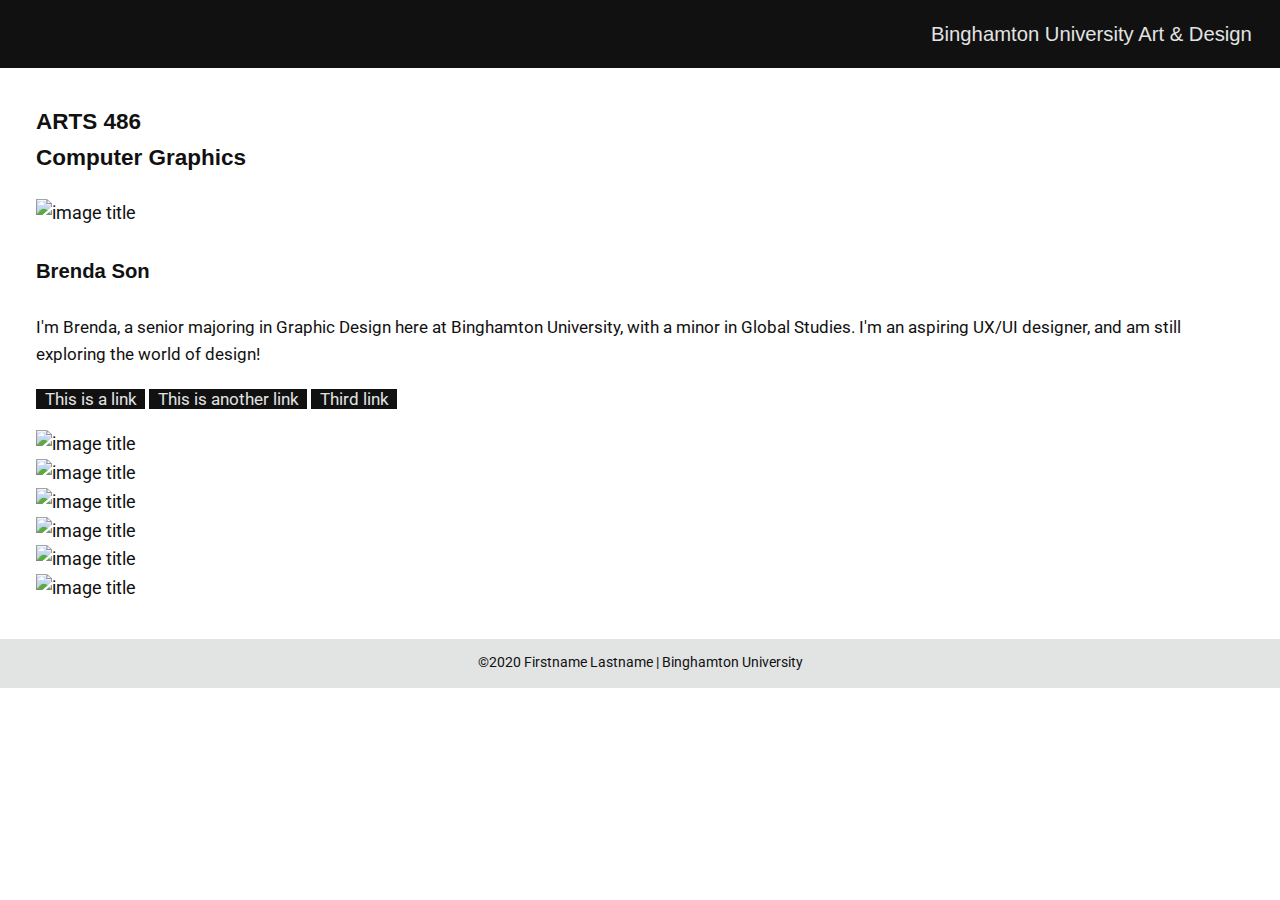
==== index.html @ 90a1257f "Update User Flow 2" ====
<!doctype html>
<html lang="en">
	<head>
		<meta charset="utf-8">
    <meta name="viewport" content="width=device-width, initial-scale=1.0">
		<title>ARTS 486 Journal | Brenda Son</title>
		<link rel="stylesheet" href="css/normalize.css">
		<link rel="stylesheet" href="css/grid-utils.css">
		<link rel="stylesheet" href="css/style.css">
		<link href="https://fonts.googleapis.com/css?family=Roboto|Roboto+Mono:300,700,700i&display=fallback" rel="stylesheet">
		<script src="https://cdnjs.cloudflare.com/ajax/libs/jquery/3.4.1/jquery.min.js" integrity="sha256-CSXorXvZcTkaix6Yvo6HppcZGetbYMGWSFlBw8HfCJo=" crossorigin="anonymous"></script>
		<script src="js/main.js"></script>
	</head>

	<body>

		<div id="masthead">
			<h4><a href="http://binghamton-design.com/">Binghamton University Art & Design</a></h4>
		</div>

		<div class="wrapper">

			<div class="grid thumbs">

				<div class="width-12-12-m width-4-12 height-8" id="aside">
					<div class="aside-holder">
						<div class="thumb-box">
							<h3>ARTS 486<br />
							Computer Graphics</h3>
							<div class="half">
								<img class="r-image" src="https://via.placeholder.com/700" title="image title" />
							</div>
							<div class="half">
								<h4>Brenda Son</h4>
								<p>I'm Brenda, a senior majoring in Graphic Design here at Binghamton University, with a minor in Global Studies. I'm an aspiring UX/UI designer, and am still exploring the world of design!</p>
								<p>
									<a href="http://binghamton.edu" target="_blank">This is a link</a> <a href="http://binghamton.edu" target="_blank">This is another link</a> <a href="http://binghamton.edu" target="_blank">Third link</a>
								</p>
							</div>
						</div>
					</div>
				</div>

				<div class="overlay-holder hidden">
					<div class="overlay">
						<div class="close-holder"><div title="close" id="close"><svg id="close-icon" data-name="close-icon" xmlns="http://www.w3.org/2000/svg" viewBox="0 0 23.21 23.21"><title>close</title><line x1="1" y1="1" x2="22.21" y2="22.21" stroke-linecap="round" stroke-miterlimit="10" stroke-width="2"/><line x1="1" y1="22.21" x2="22.21" y2="1" stroke-linecap="round" stroke-miterlimit="10" stroke-width="2"/></svg></div></div>
						<div class="body">
						</div>
					</div>
				</div>

				<div class="width-6-12-m width-4-12 thumb">
					<img class="r-image" src="https://via.placeholder.com/600" title="image title" />
					<div class="body">
						<h1>Project 1:  Memex</h1>
						<p><img class="r-image" src="https://via.placeholder.com/1600x900"></p>
						<p>To create a new thing, I did this.
						</p>
						<p><a href="images/spec.pdf"> Functional Specification</a>
						<p><img class="r-image" src="images/User Flows-01.png"></p>
						<p><img class="r-image" src="images/User Flows-02.png"></p>
					</div>
				</div>
				<div class="width-6-12-m width-4-12 thumb">
					<img class="r-image" src="https://via.placeholder.com/600" title="image title" />
					<div class="body">
						<h1>Project 1:  Ipsum Lorem</h1>
						<p><img class="r-image" src="https://via.placeholder.com/1600x900"></p>
						<p>Add a short description here. Lorem ipsum dolor sit amet, consectetur adipiscing elit. Praesent ex magna, blandit nec viverra faucibus, placerat convallis ipsum. Cras semper ipsum eget ullamcorper ultricies. Curabitur sit amet justo eu sapien molestie bibendum id in enim. Integer semper risus eget nibh eleifend, at vulputate risus laoreet. 
						</p>

					</div>
				</div>
				<div class="width-6-12-m width-4-12 thumb">
					<img class="r-image" src="https://via.placeholder.com/600" title="image title" />
					<div class="body">
						<h1>Project 1:  Ipsum Lorem</h1>
						<p><img class="r-image" src="https://via.placeholder.com/1600x900"></p>
						<p>Add a short description here. Lorem ipsum dolor sit amet, consectetur adipiscing elit. Praesent ex magna, blandit nec viverra faucibus, placerat convallis ipsum. Cras semper ipsum eget ullamcorper ultricies. Curabitur sit amet justo eu sapien molestie bibendum id in enim. Integer semper risus eget nibh eleifend, at vulputate risus laoreet. 
						</p>
					</div>
				</div>
				<div class="width-6-12-m width-4-12 thumb">
					<img class="r-image" src="https://via.placeholder.com/600" title="image title" />
					<div class="body">
						<h1>Project 1:  Ipsum Lorem</h1>
						<p><img class="r-image" src="https://via.placeholder.com/1600x900"></p>
						<p>Add a short description here. Lorem ipsum dolor sit amet, consectetur adipiscing elit. Praesent ex magna, blandit nec viverra faucibus, placerat convallis ipsum. Cras semper ipsum eget ullamcorper ultricies. Curabitur sit amet justo eu sapien molestie bibendum id in enim. Integer semper risus eget nibh eleifend, at vulputate risus laoreet. 
						</p>
					</div>
				</div>
				<div class="width-6-12-m width-4-12 thumb">
					<img class="r-image" src="https://via.placeholder.com/600" title="image title" />
					<div class="body">
						<h1>Project 1:  Ipsum Lorem</h1>
						<p><img class="r-image" src="https://via.placeholder.com/1600x900"></p>
						<p>Add a short description here. Lorem ipsum dolor sit amet, consectetur adipiscing elit. Praesent ex magna, blandit nec viverra faucibus, placerat convallis ipsum. Cras semper ipsum eget ullamcorper ultricies. Curabitur sit amet justo eu sapien molestie bibendum id in enim. Integer semper risus eget nibh eleifend, at vulputate risus laoreet. 
						</p>
					</div>
				</div>
				<div class="width-6-12-m width-4-12 thumb">
					<img class="r-image" src="https://via.placeholder.com/600" title="image title" />
					<div class="body">
						<h1>Project 1:  Ipsum Lorem</h1>
						<p><img class="r-image" src="https://via.placeholder.com/1600x900"></p>
						<p>Add a short description here. Lorem ipsum dolor sit amet, consectetur adipiscing elit. Praesent ex magna, blandit nec viverra faucibus, placerat convallis ipsum. Cras semper ipsum eget ullamcorper ultricies. Curabitur sit amet justo eu sapien molestie bibendum id in enim. Integer semper risus eget nibh eleifend, at vulputate risus laoreet. 
						</p>
					</div>
				</div>
			</div>
		</div>

		<div id="footer">
			<p>©2020 Firstname Lastname | Binghamton University</p>
		</div>

	</body>
</html>
---- css/style.css ----
/* vars */
:root {
  --background-color: #ffffff;
  --link-color: #E2E3E3;
  --alt-link-color: #111;
  --body-color: #111111;
  --light-grey: #A9AAAA;
  --lighter-grey: #C6C7C6;
  --lightest-grey: #E2E3E3;
}

html {
    margin: 0;
}

body {
    background-color: var(--background-color);
    text-align: left;
    margin: 0;
    color: var(--body-color);
    font-family: 'Roboto', sans-serif;
    font-size: 12px;
    line-height: 1.6;
    min-width: 320px;
    height: 100%;
    position: relative;
}

.wrapper {
    position: relative;
    max-width: 100%;
    margin: 0 1em;
}

.grid div {
  /*background-color:rgba(0,0,0,0.1);*/
}

.box {
    
}

.thumb-box h3, .box h3 {
  margin-top: 0;
}

#masthead {
    background-color: var(--body-color);
    padding: 1em;
    text-align: right;
}

.aside-holder .box p:last-child {
    padding-bottom: 1.6em;
    border-bottom: .75em solid var(--body-color);
}

#footer {
    width: 100%;
    overflow: hidden;
    text-align: center;
    font-size: .75em;
    background-color: var(--lightest-grey);
}


h1, h2, h3, h4, h5, h6 {
  font-weight: bold;
  font-family: 'Montserrat', sans-serif;
}
h1 {
  font-size: 2.21em;
}
h2 {
  font-size: 1.5em;
}
h3 {
  font-size: 1.25em;
}
h4 {
  font-size: 1.125em;
}

#masthead h4 {
    margin: 0;
    font-weight: 300;
}

#masthead h4 a {
    color: var(--link-color);
    background-color: var(--body-color);
}

#masthead h4 a:hover {
    color: var(--link-color) !important;
}

#aside h2 {
    margin-top: 0
}

#aside p {
    font-size: .95em;
}

a {
  white-space: nowrap;
  transition: color, background-color 0.333s ease-in-out;
  padding: 0 .5em;
  color: var(--link-color);
  background-color: var(--alt-link-color);
  text-decoration: none;
}

a:hover {
    color: var(--alt-link-color) !important;
    background-color: var(--link-color);
}

a:visited {
  color: var(--link-color);
}

.r-image {
    display: block;
    width: 100%;
    height: auto;
}

.post {
  padding: 0em 0em 2em 0em;
}

.post:first-child {
  padding-top: .3em;
}

.post:first-child h1 {
  margin-top: 0;
}

.post h1, .overlay h1 {
  font-style: italic;
}

.overlay h1 {
  margin-top: 0;
}

.post p {
  clear: both;
}

.post p.date {
  margin-top: 0;
  color: #bbbbbb;
  font-size: 12px;
  text-transform: uppercase;
  text-align: right;
}

/*for thumbnail type layout */

.thumbs {
  grid-gap: 2em;
  padding: 2em 1em;
}

.posts {
  grid-gap: 2em;
  padding: 2em 1em;
}

.thumb {
  cursor: pointer;
}

.thumb .body {
  display: none;
}

.overlay-holder {
  position: relative;
  transition: opacity .5s ease-in-out, visibility .5s ease-in-out ;
}

.overlay-odd:before {
  background-color: var(--body-color);
  content: "";
  position: absolute;
  width: 1em;
  height: 1em;
  top: -.5em;
  right: 1em;
  transform: rotate(45deg);
}

.overlay-even:before {
  background-color: var(--body-color);
  content: "";
  position: absolute;
  width: 1em;
  height: 1em;
  top: -.5em;
  left: 1em;
  transform: rotate(45deg);
}

.overlay-holder.hidden {
  display: none;
  opacity: 0;
  visibility: hidden;
}

.overlay-holder.active {
  display: block;
  opacity: 1;
  visibility: visible;
}

.overlay {
  padding: 2em;
  background-color: var(--body-color);
  color: var(--background-color);
}

@media (min-width: 700px) {
  .overlay-holder {
      grid-column: 5 / span 8;
    }
}

@media (max-width: 699px) {
  .overlay-holder {
      grid-column: span 12;
    }
}

.overlay .close-holder {
  width: 100%;
  overflow: hidden;
}

.overlay #close {
  display: inline-block;
  text-align: center;
  width: 1.6em; 
  height: 1.6em;
  float: right;
  cursor: pointer;
}

.overlay #close svg {
  stroke: var(--background-color);
}

/*
.overlay #close {
  font-family: 'Roboto Mono', monospace;
  background: var(--body-color);
  border-radius: 1em;
  -moz-border-radius: 1em;
  -webkit-border-radius: 1em;
  border: 2px solid var(--background-color);
  color: var(--background-color);
  display: inline-block;
  font-weight: 300;
  font-size: 1.6em;
  line-height: 1.6em;
  text-align: center;
  width: 1.6em; 
  float: right;
  cursor: pointer;
}
*/

/* for variable type sizing */
@media screen and (min-width: 320px) {
  body {
    font-size: calc(12px + 6 * ((100vw - 320px) / 960));
  }
}

@media screen and (min-width: 1280px) {
  body {
    font-size: 18px;
  }

}

@media (max-width: 699px) {

  .aside-holder .box .half {
    width: calc(50% - 1em);
    float: left;
  }

  .aside-holder .thumb-box .half {
    width: calc(50% - 1em);
    float: left;
  }

  .aside-holder .box {
    overflow: hidden;
    padding-bottom: 2em;
    border-bottom: .75em solid var(--body-color);
  }

  .aside-holder .thumb-box {
    overflow: hidden;
    padding-bottom: 2em;
    border-bottom: .75em solid var(--body-color);
  }

  .aside-holder .box .half:last-child {
    margin-left: 2em;
  }

  .aside-holder .thumb-box .half:last-child {
    margin-left: 2em;
  }

  .aside-holder .box p:last-child, .aside-holder .thumb-box p:last-child {
    padding-bottom: 0;
    border-bottom: none;
  }

}
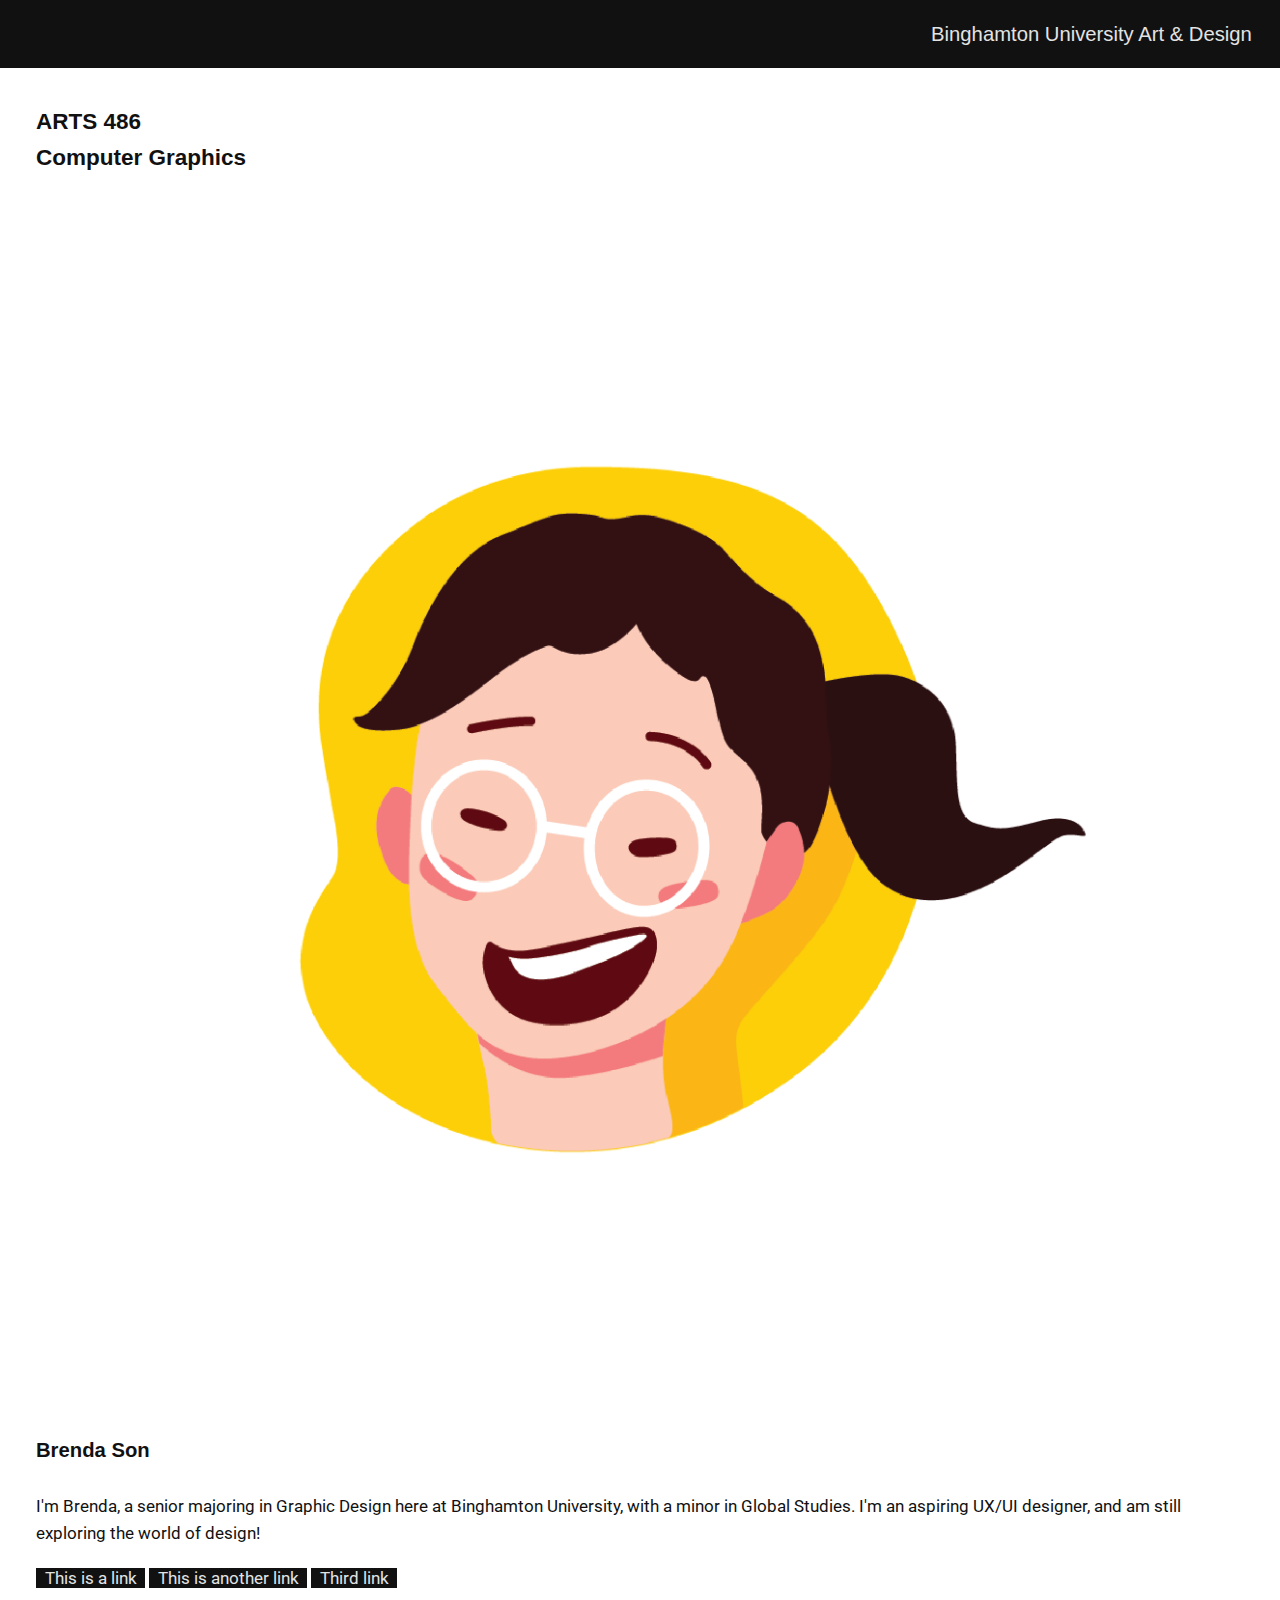
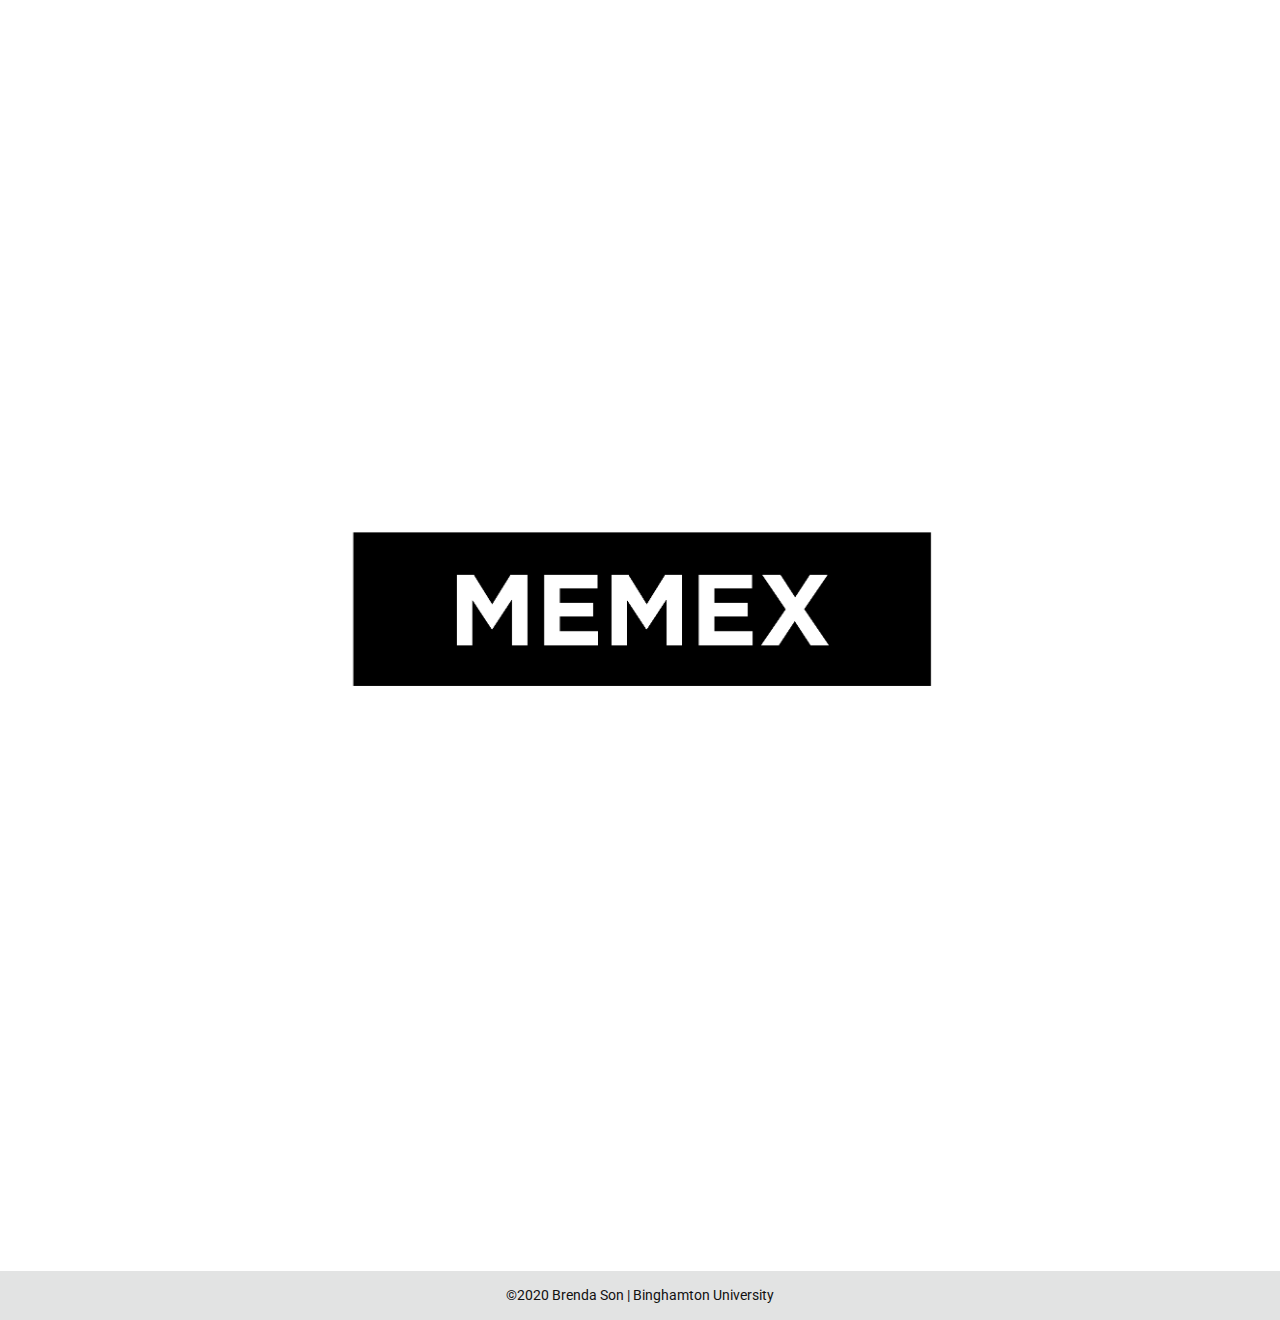
==== commit ef77d825: "Images" ====
--- a/index.html
+++ b/index.html
@@ -28,7 +28,7 @@
 							<h3>ARTS 486<br />
 							Computer Graphics</h3>
 							<div class="half">
-								<img class="r-image" src="https://via.placeholder.com/700" title="image title" />
+								<img class="r-image" src="images/Profile.png" title="image title" />
 							</div>
 							<div class="half">
 								<h4>Brenda Son</h4>
@@ -50,17 +50,23 @@
 				</div>
 
 				<div class="width-6-12-m width-4-12 thumb">
-					<img class="r-image" src="https://via.placeholder.com/600" title="image title" />
+					<img class="r-image" src="images/Memex.png" title="Memex" />
 					<div class="body">
-						<h1>Project 1:  Memex</h1>
-						<p><img class="r-image" src="https://via.placeholder.com/1600x900"></p>
-						<p>To create a new thing, I did this.
+						<h1>Project 1:  As We May Think</h1>
+						<p><img class="r-image" src="images/Memex Overview.png"></p>
+						<p>Year : 2020  </p>
+						<p>Type : Product Design </p>
+						<p> Role : UI/UX Design / User Research / Branding / Creative Direction </p>
+						<p>Tools Used : Illustrator / Photoshop </p>
+						<p><a href="images/spec.pdf"> Functional Specification</a>
+						<p>
 						</p>
-						<p><a href="images/spec.pdf"> Functional Specification</a>
 						<p><img class="r-image" src="images/User Flows-01.png"></p>
 						<p><img class="r-image" src="images/User Flows-02.png"></p>
 					</div>
 				</div>
+
+<!--
 				<div class="width-6-12-m width-4-12 thumb">
 					<img class="r-image" src="https://via.placeholder.com/600" title="image title" />
 					<div class="body">
@@ -104,14 +110,17 @@
 						<h1>Project 1:  Ipsum Lorem</h1>
 						<p><img class="r-image" src="https://via.placeholder.com/1600x900"></p>
 						<p>Add a short description here. Lorem ipsum dolor sit amet, consectetur adipiscing elit. Praesent ex magna, blandit nec viverra faucibus, placerat convallis ipsum. Cras semper ipsum eget ullamcorper ultricies. Curabitur sit amet justo eu sapien molestie bibendum id in enim. Integer semper risus eget nibh eleifend, at vulputate risus laoreet. 
+								-->
 						</p>
 					</div>
 				</div>
 			</div>
 		</div>
 
+
+
 		<div id="footer">
-			<p>©2020 Firstname Lastname | Binghamton University</p>
+			<p>©2020 Brenda Son | Binghamton University</p>
 		</div>
 
 	</body>
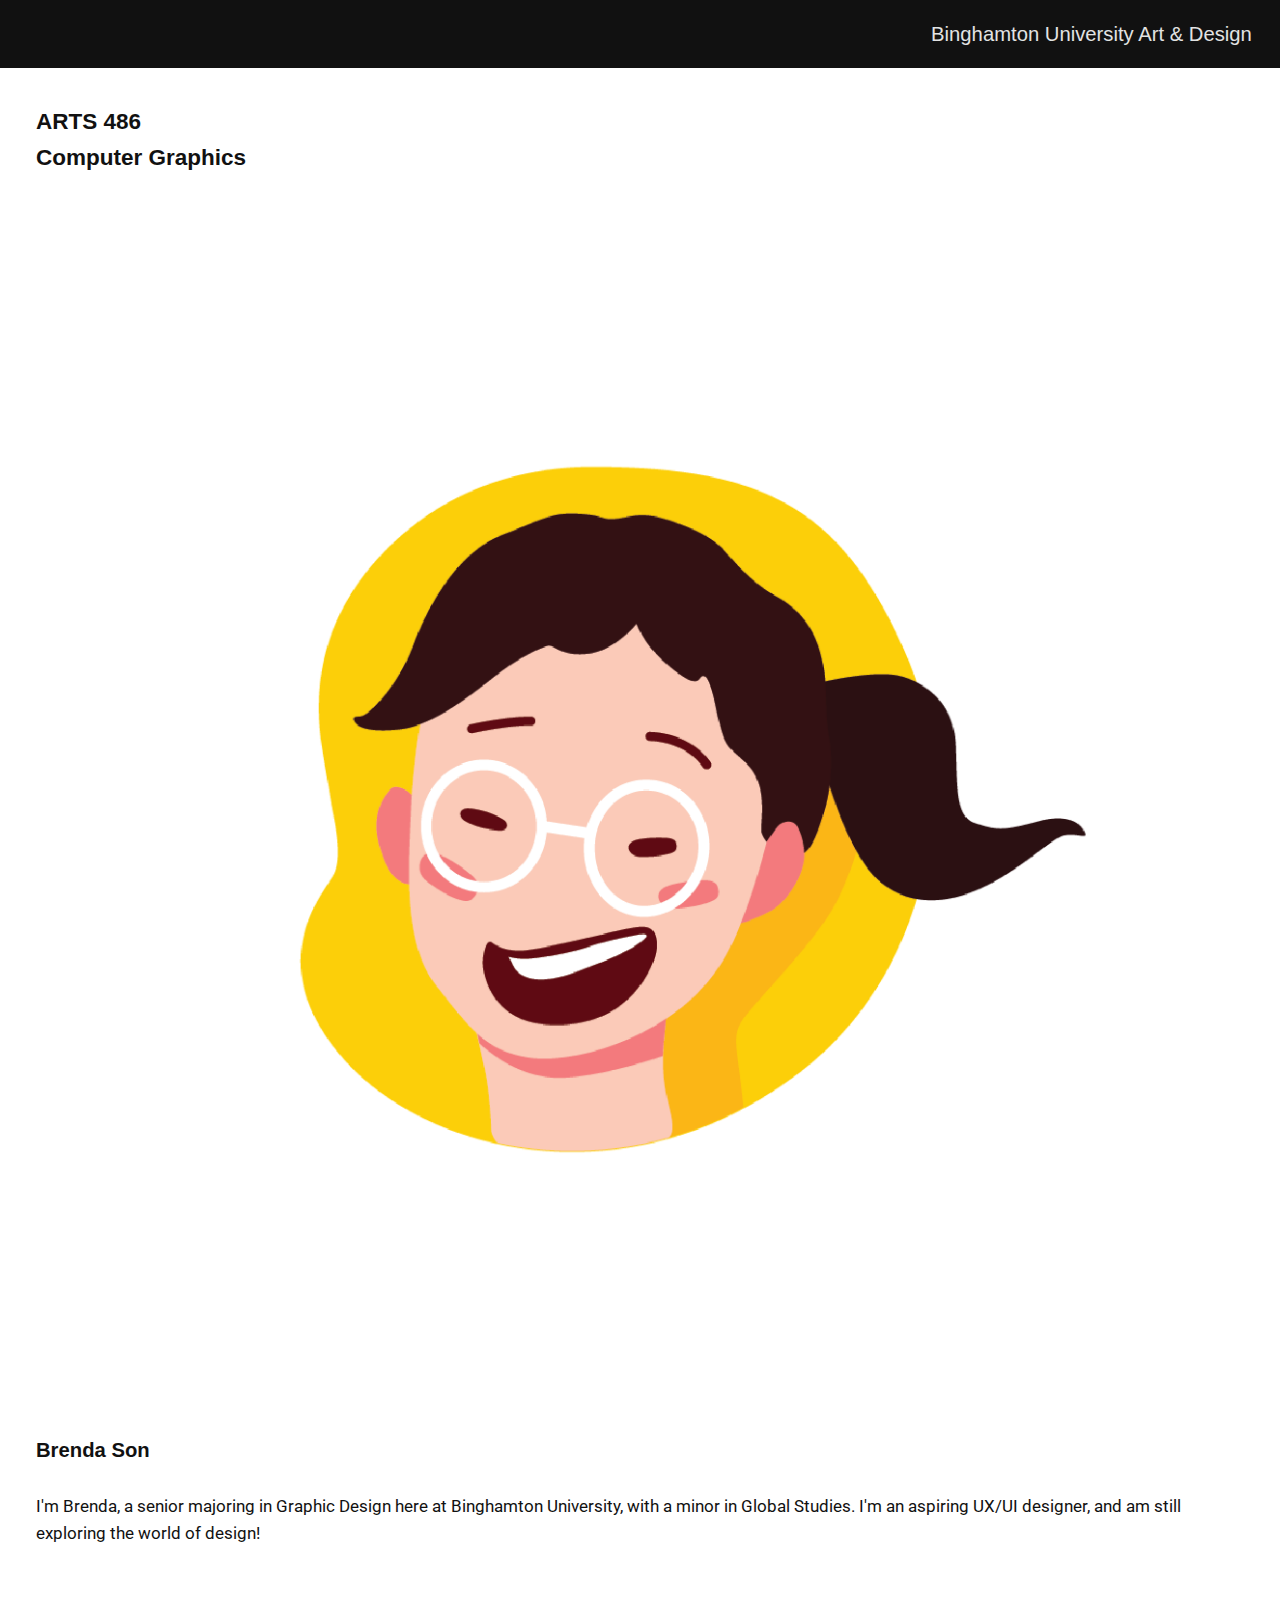
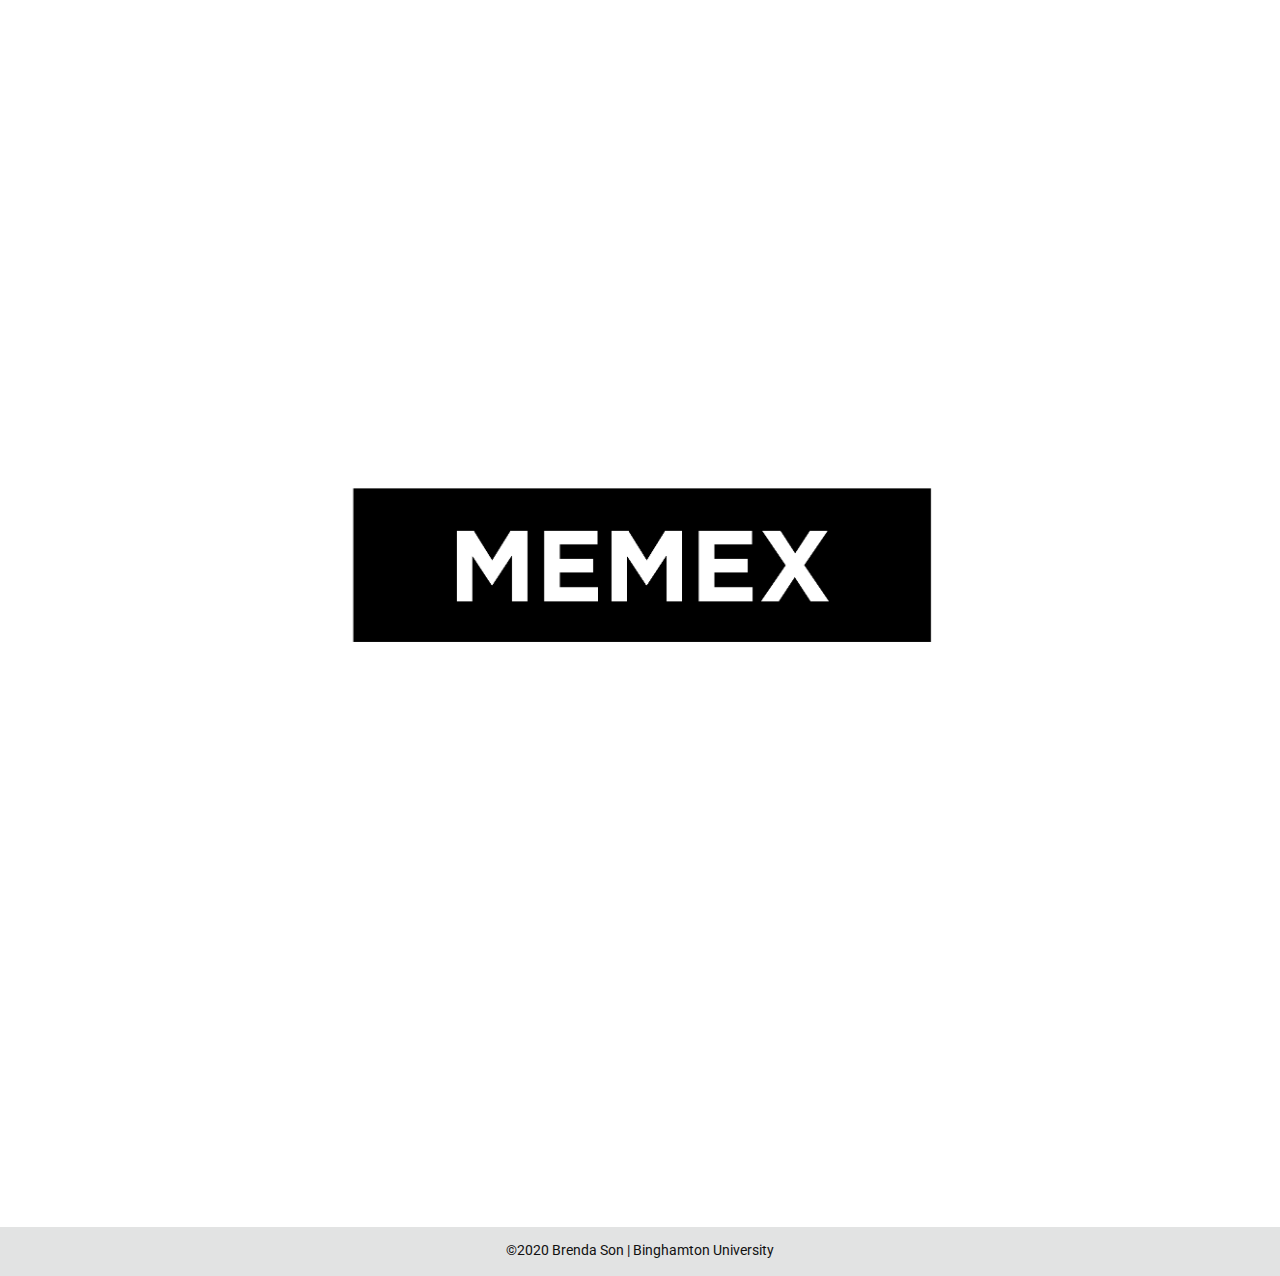
==== commit beae919d: "Functional Specification" ====
--- a/index.html
+++ b/index.html
@@ -33,9 +33,9 @@
 							<div class="half">
 								<h4>Brenda Son</h4>
 								<p>I'm Brenda, a senior majoring in Graphic Design here at Binghamton University, with a minor in Global Studies. I'm an aspiring UX/UI designer, and am still exploring the world of design!</p>
-								<p>
+								<!--<p>
 									<a href="http://binghamton.edu" target="_blank">This is a link</a> <a href="http://binghamton.edu" target="_blank">This is another link</a> <a href="http://binghamton.edu" target="_blank">Third link</a>
-								</p>
+								</p> -->
 							</div>
 						</div>
 					</div>
@@ -58,7 +58,7 @@
 						<p>Type : Product Design </p>
 						<p> Role : UI/UX Design / User Research / Branding / Creative Direction </p>
 						<p>Tools Used : Illustrator / Photoshop </p>
-						<p><a href="images/spec.pdf"> Functional Specification</a>
+						<p><a href="images/Memex.pdf"> Functional Specification</a>
 						<p>
 						</p>
 						<p><img class="r-image" src="images/User Flows-01.png"></p>
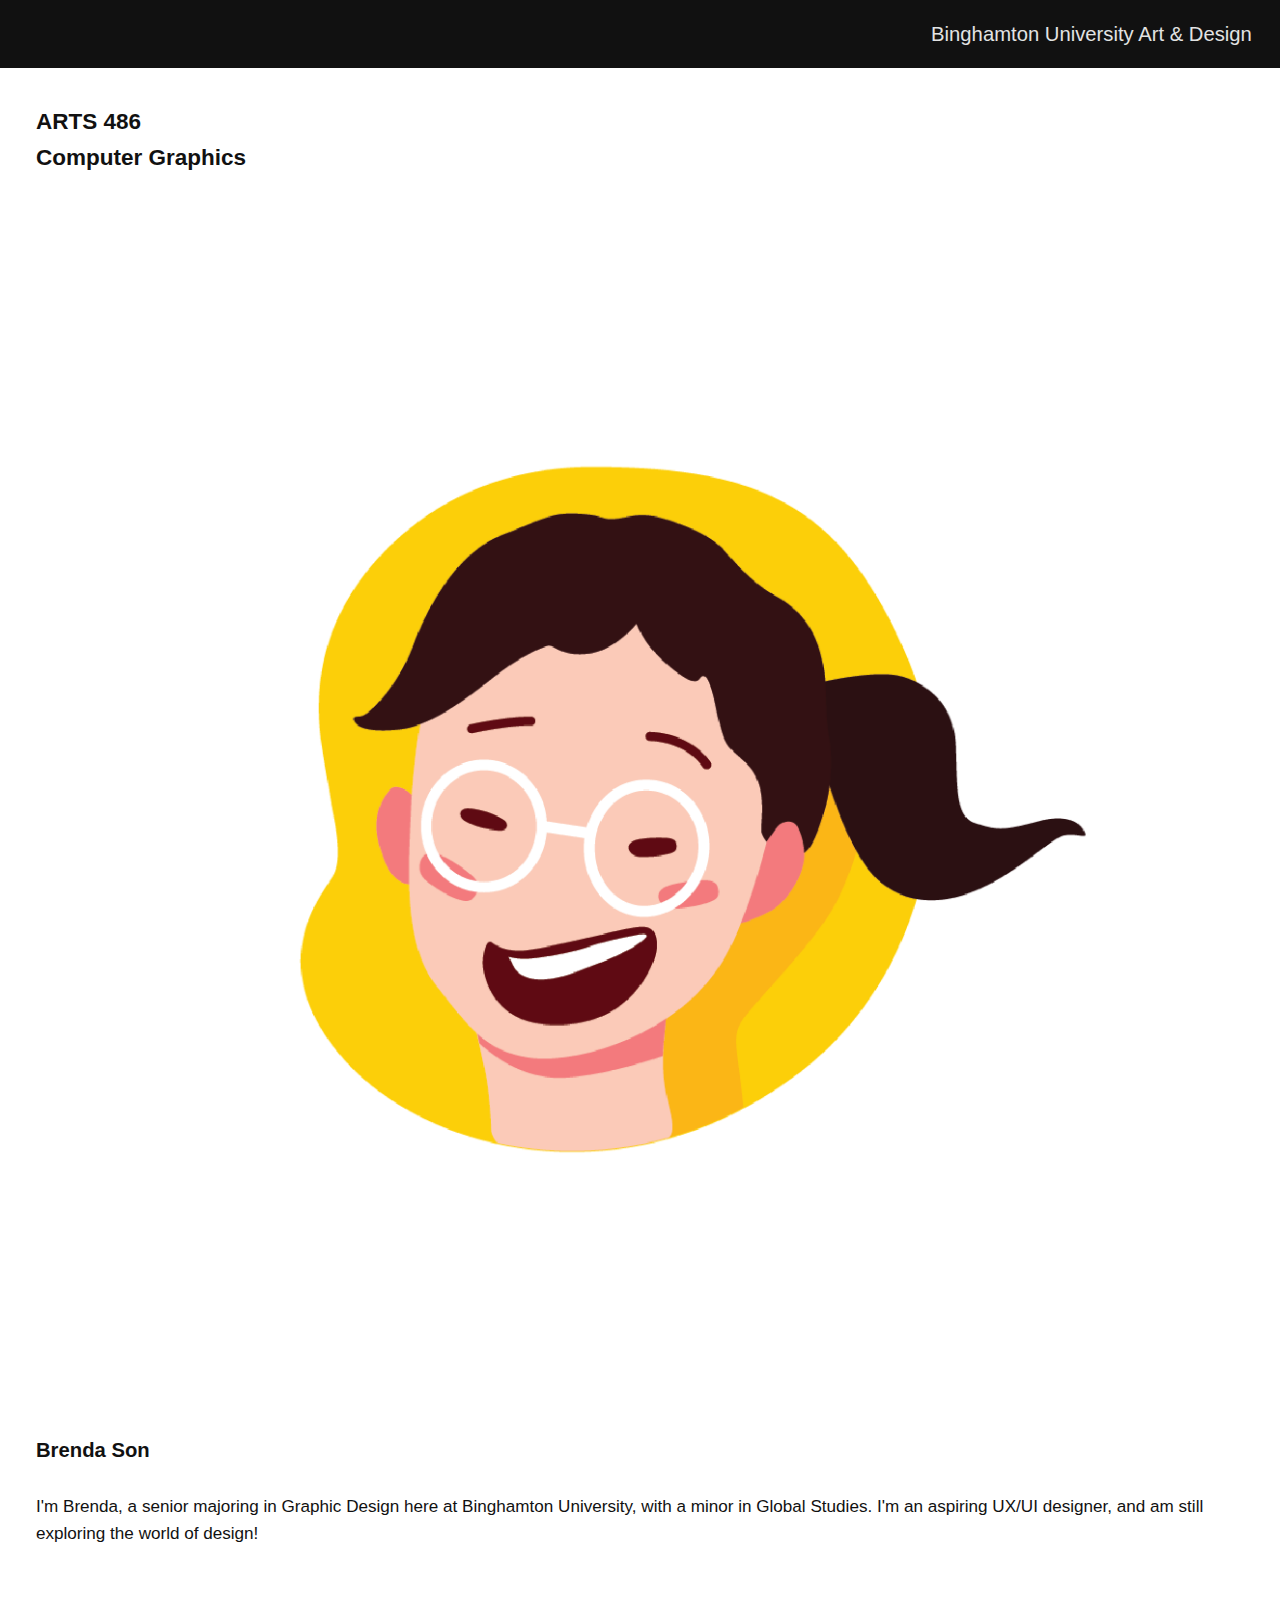
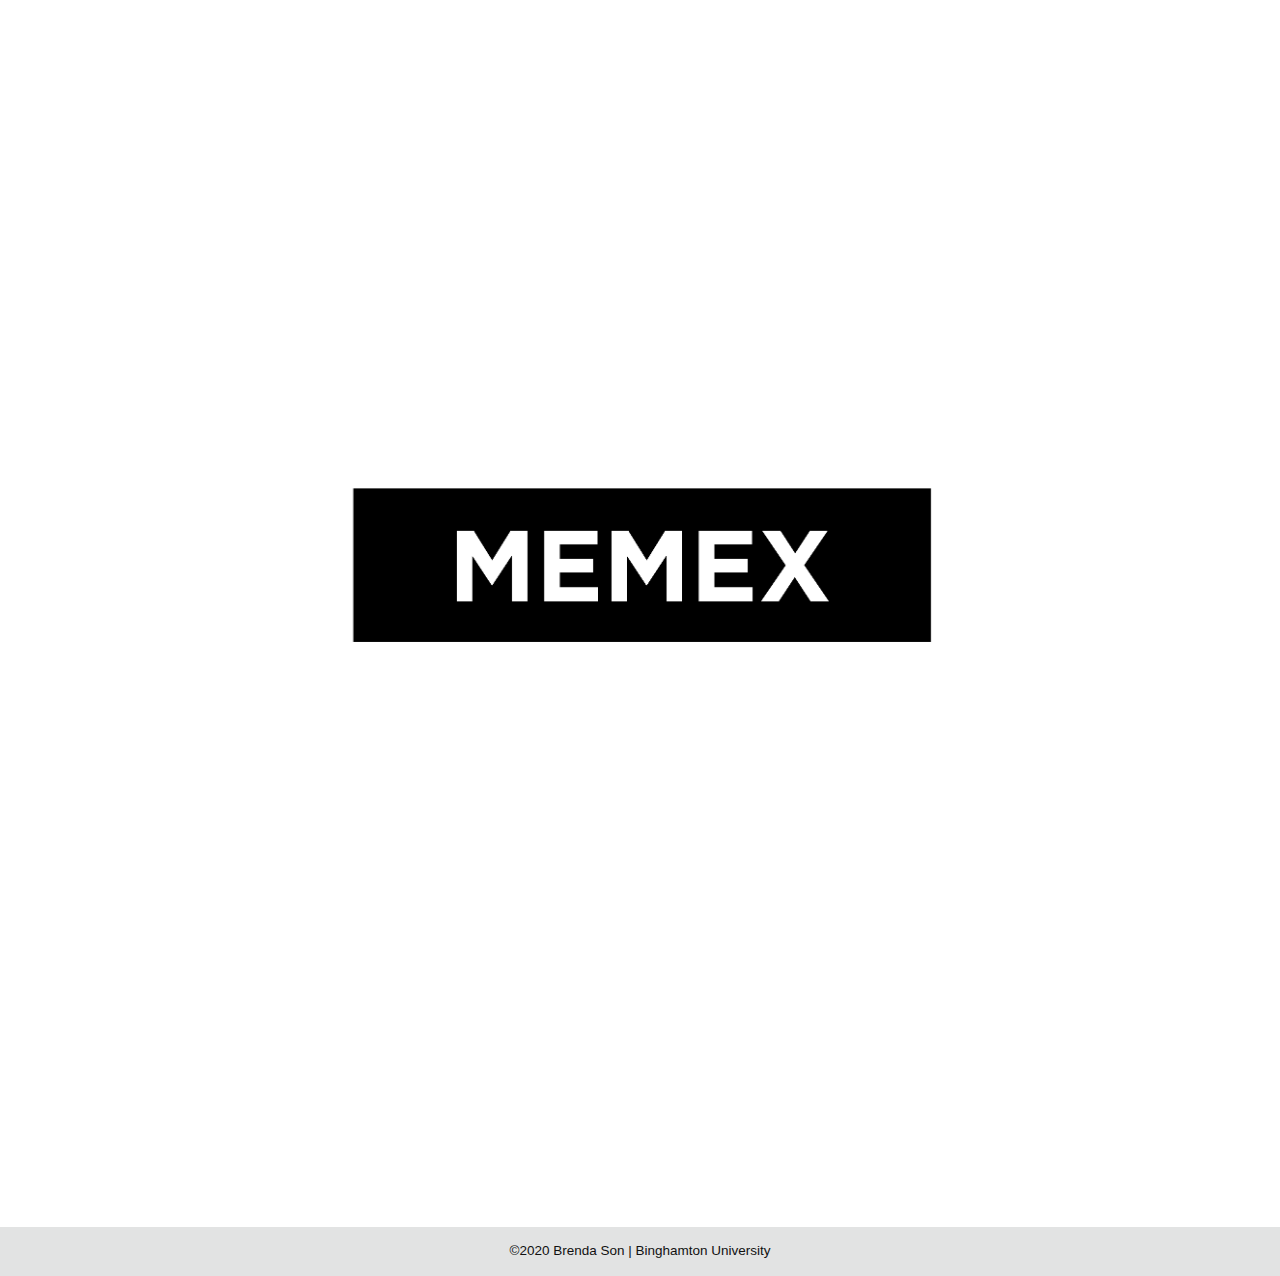
==== commit 661aceb8: "CSS" ====
--- a/index.html
+++ b/index.html
@@ -7,7 +7,7 @@
 		<link rel="stylesheet" href="css/normalize.css">
 		<link rel="stylesheet" href="css/grid-utils.css">
 		<link rel="stylesheet" href="css/style.css">
-		<link href="https://fonts.googleapis.com/css?family=Roboto|Roboto+Mono:300,700,700i&display=fallback" rel="stylesheet">
+		<!--<link href="https://fonts.googleapis.com/css?family=Roboto|Roboto+Mono:300,700,700i&display=fallback" rel="stylesheet"> -->
 		<script src="https://cdnjs.cloudflare.com/ajax/libs/jquery/3.4.1/jquery.min.js" integrity="sha256-CSXorXvZcTkaix6Yvo6HppcZGetbYMGWSFlBw8HfCJo=" crossorigin="anonymous"></script>
 		<script src="js/main.js"></script>
 	</head>
--- a/css/style.css
+++ b/css/style.css
@@ -18,7 +18,7 @@
     text-align: left;
     margin: 0;
     color: var(--body-color);
-    font-family: 'Roboto', sans-serif;
+    font-family: 'Helvetica-Neue', sans-serif;
     font-size: 12px;
     line-height: 1.6;
     min-width: 320px;
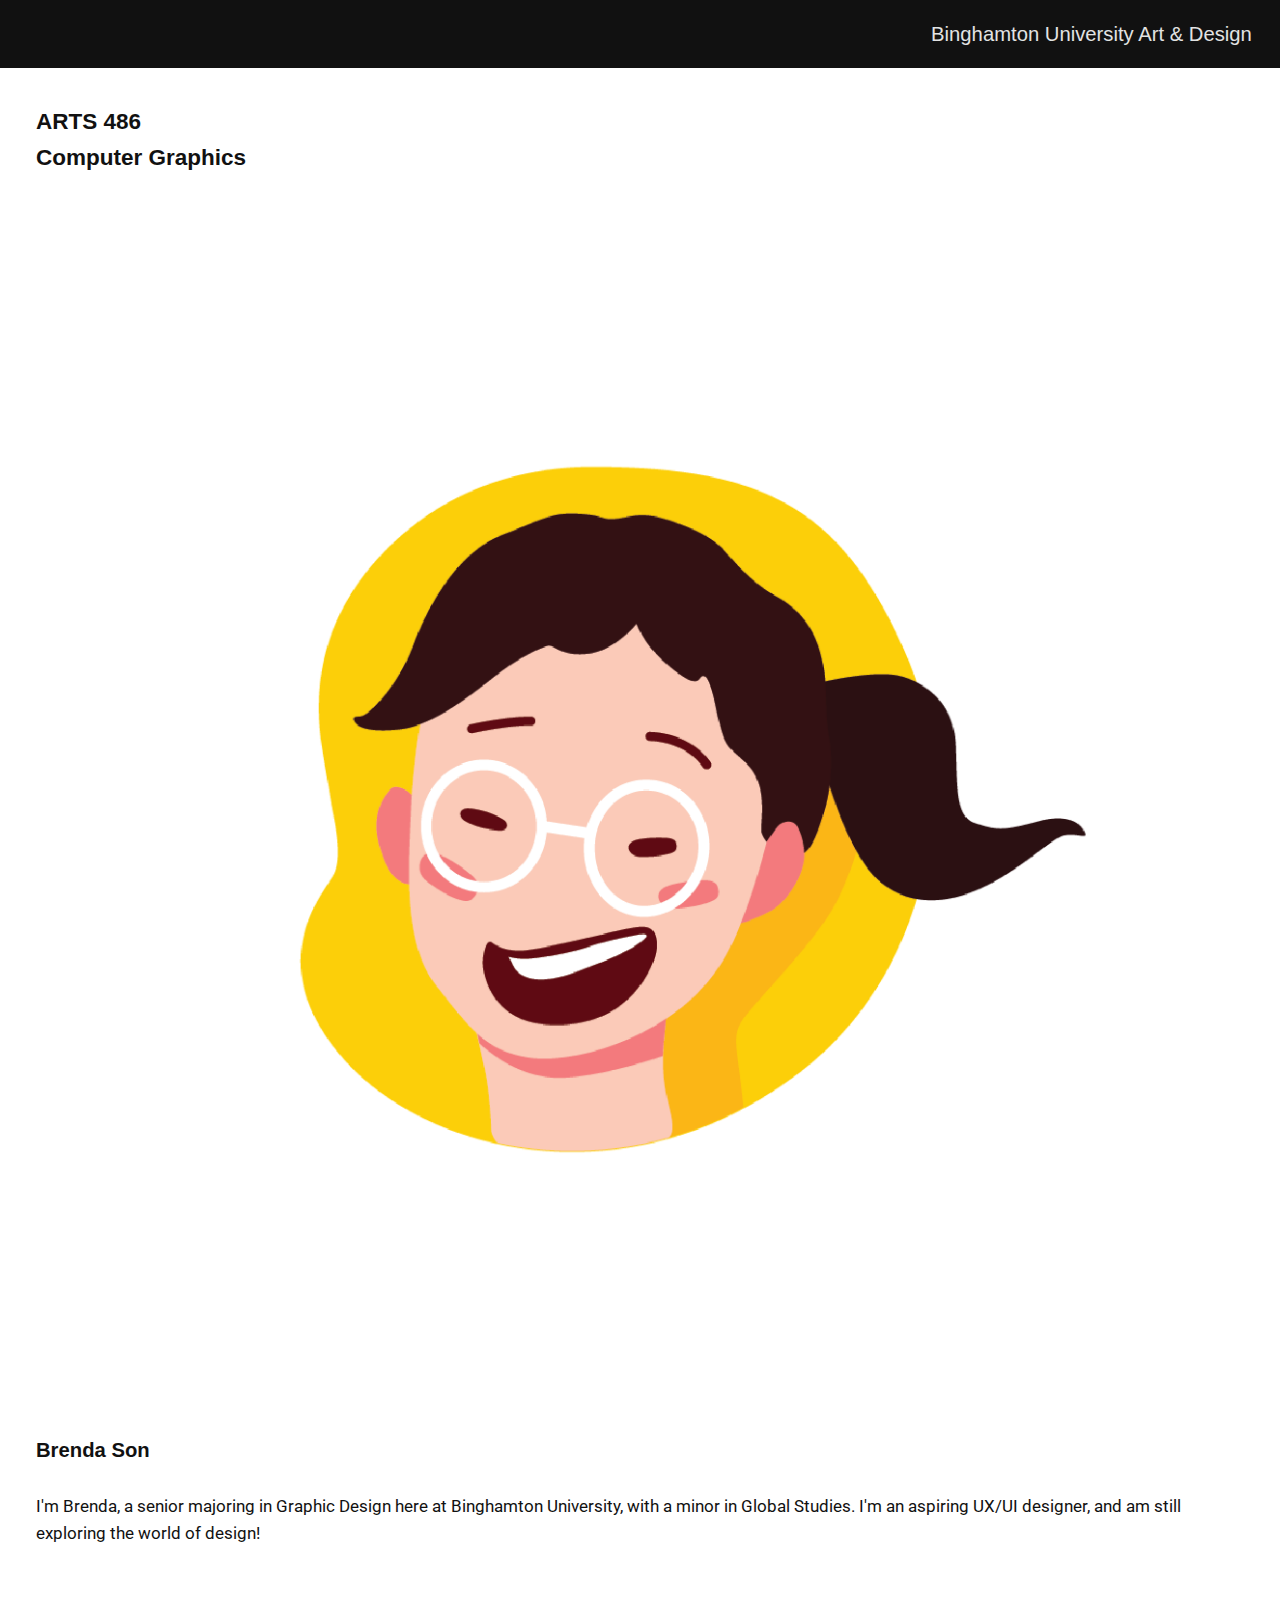
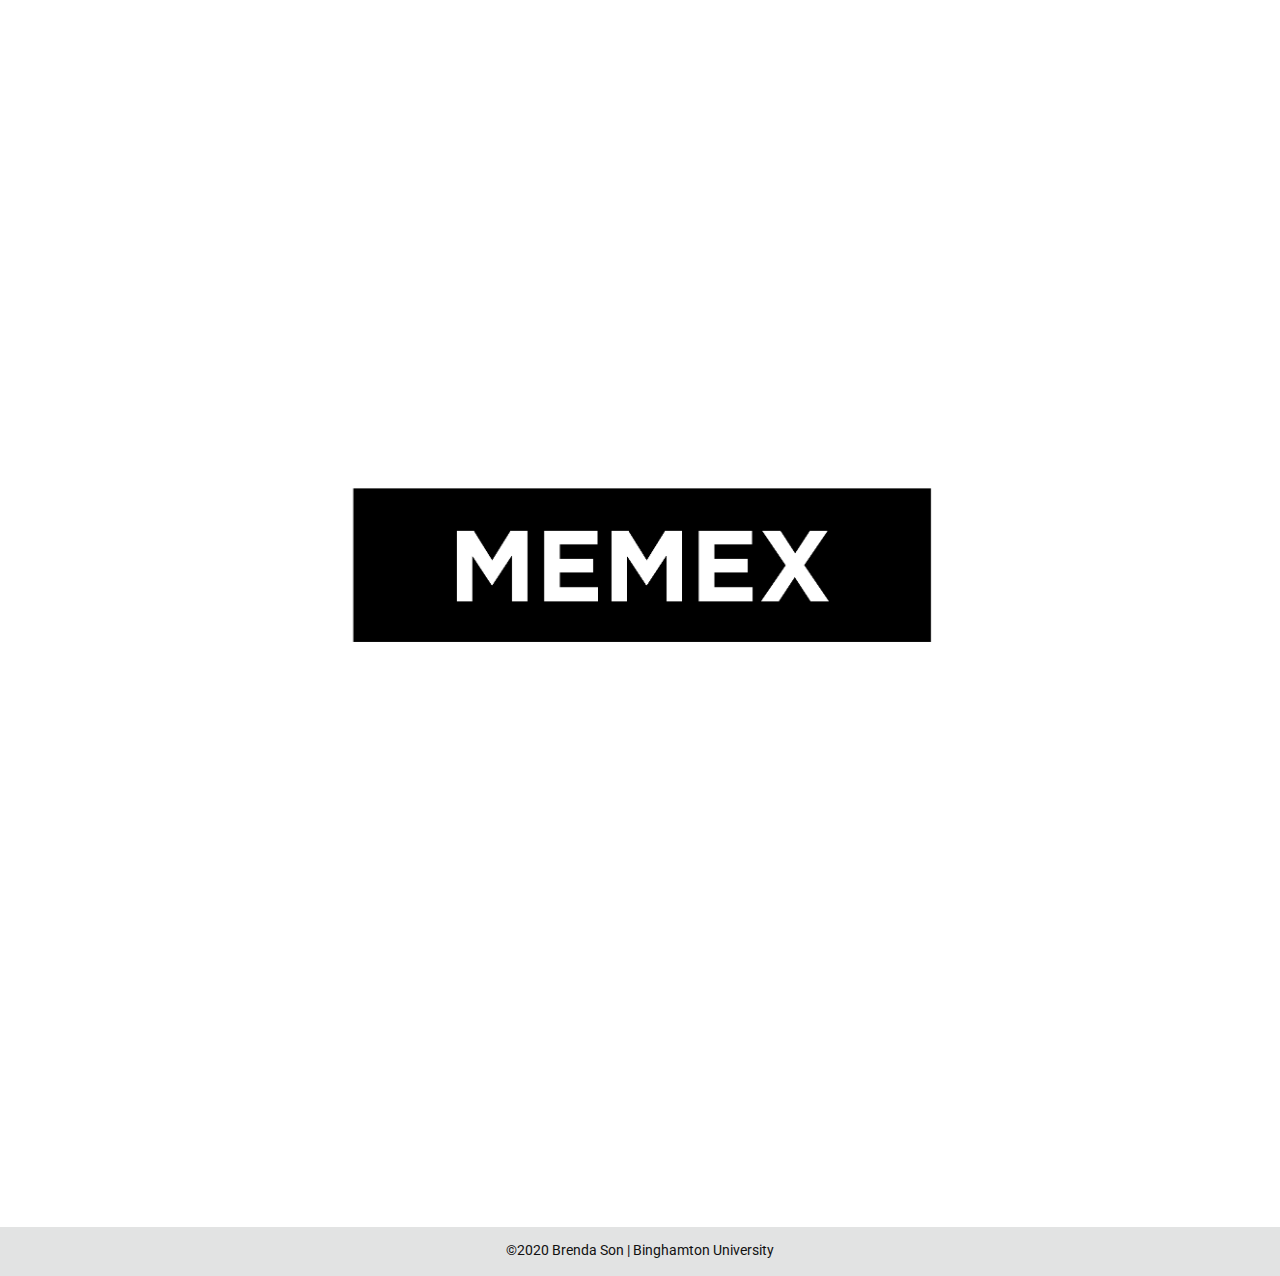
==== commit 4368521d: "CSS" ====
--- a/index.html
+++ b/index.html
@@ -7,6 +7,7 @@
 		<link rel="stylesheet" href="css/normalize.css">
 		<link rel="stylesheet" href="css/grid-utils.css">
 		<link rel="stylesheet" href="css/style.css">
+		<link href="https://fonts.googleapis.com/css?family=Roboto:300,400,500,700,900&display=swap" rel="stylesheet">
 		<!--<link href="https://fonts.googleapis.com/css?family=Roboto|Roboto+Mono:300,700,700i&display=fallback" rel="stylesheet"> -->
 		<script src="https://cdnjs.cloudflare.com/ajax/libs/jquery/3.4.1/jquery.min.js" integrity="sha256-CSXorXvZcTkaix6Yvo6HppcZGetbYMGWSFlBw8HfCJo=" crossorigin="anonymous"></script>
 		<script src="js/main.js"></script>
--- a/css/style.css
+++ b/css/style.css
@@ -18,12 +18,14 @@
     text-align: left;
     margin: 0;
     color: var(--body-color);
-    font-family: 'Helvetica-Neue', sans-serif;
-    font-size: 12px;
+    font-family: 'Roboto', sans-serif;
+    font-size: 10px;
     line-height: 1.6;
-    min-width: 320px;
+    min-width: 300px;
     height: 100%;
     position: relative;
+	
+	
 }
 
 .wrapper {
@@ -230,7 +232,7 @@
     }
 }
 
-@media (max-width: 699px) {
+@media (max-width : 962px ){
   .overlay-holder {
       grid-column: span 12;
     }
@@ -288,7 +290,7 @@
 
 }
 
-@media (max-width: 699px) {
+@media (max-width : 962px ){
 
   .aside-holder .box .half {
     width: calc(50% - 1em);
@@ -325,4 +327,4 @@
     border-bottom: none;
   }
 
-}+}
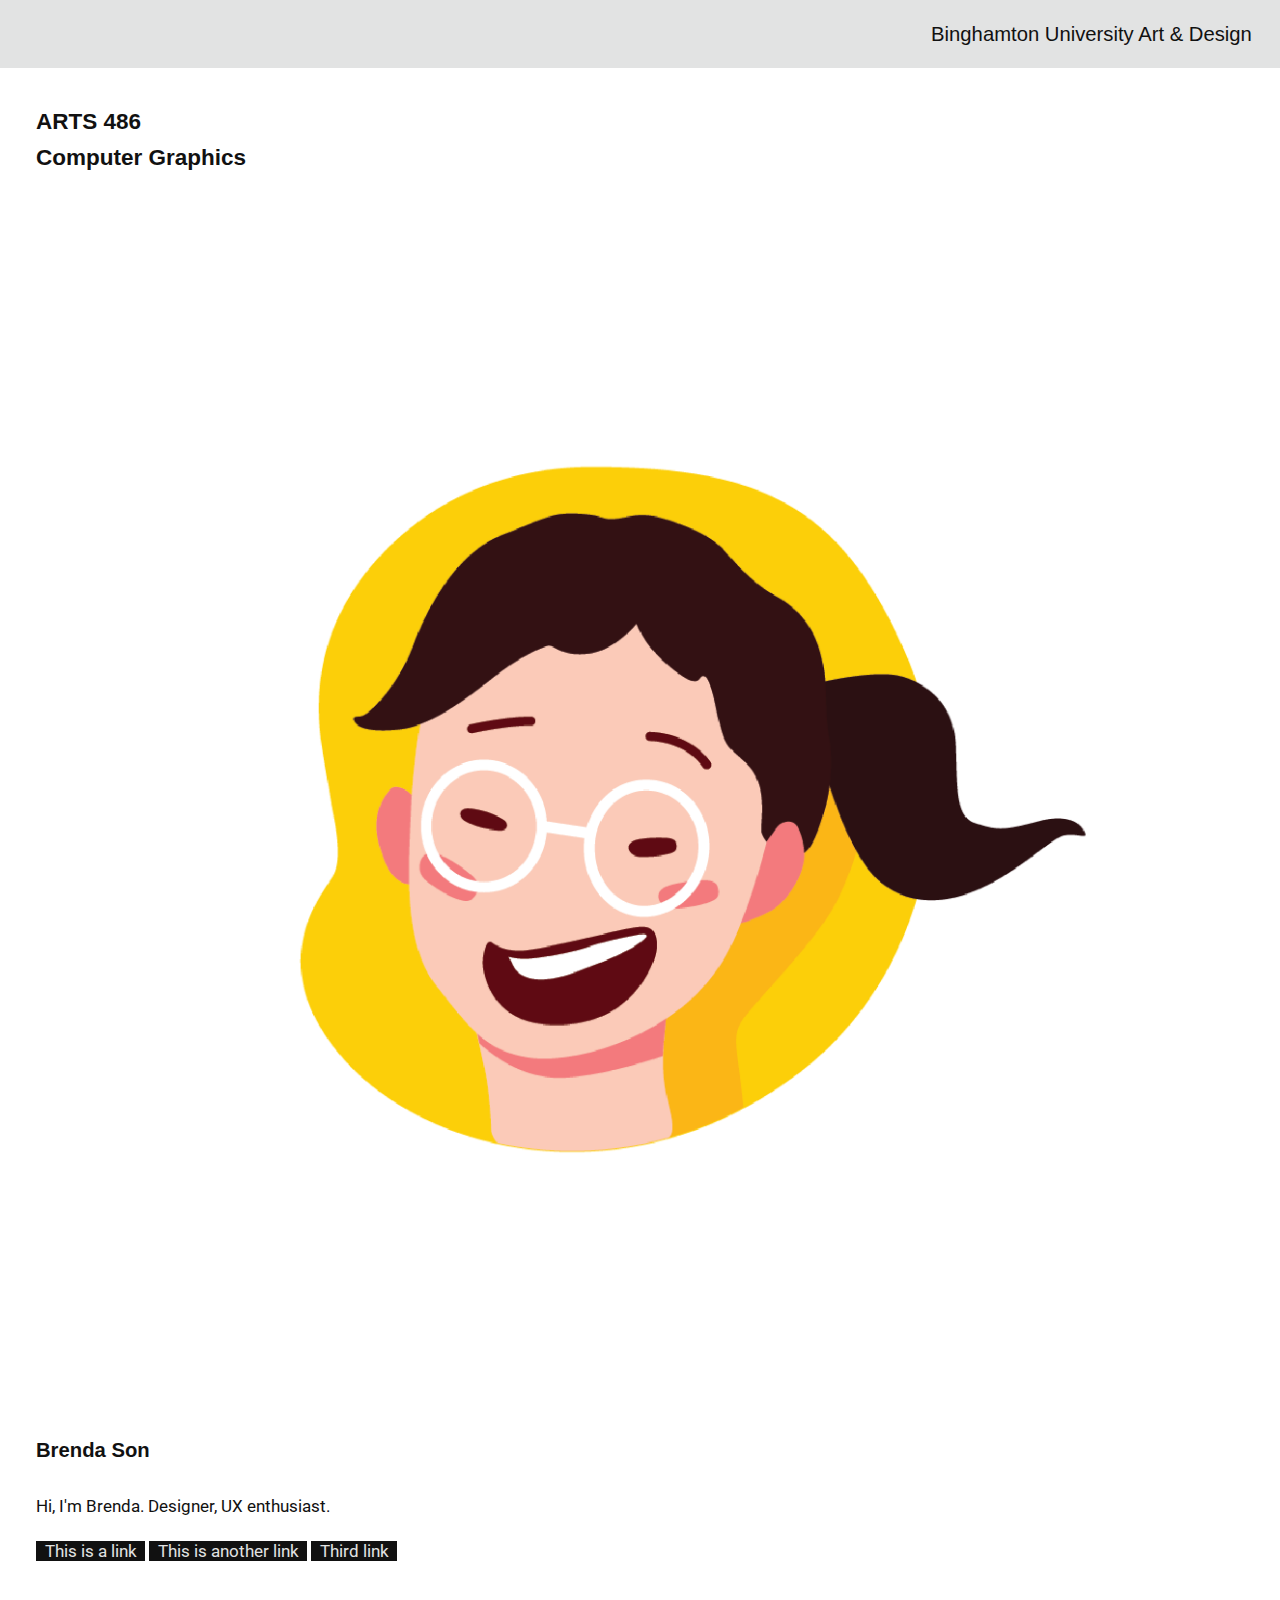
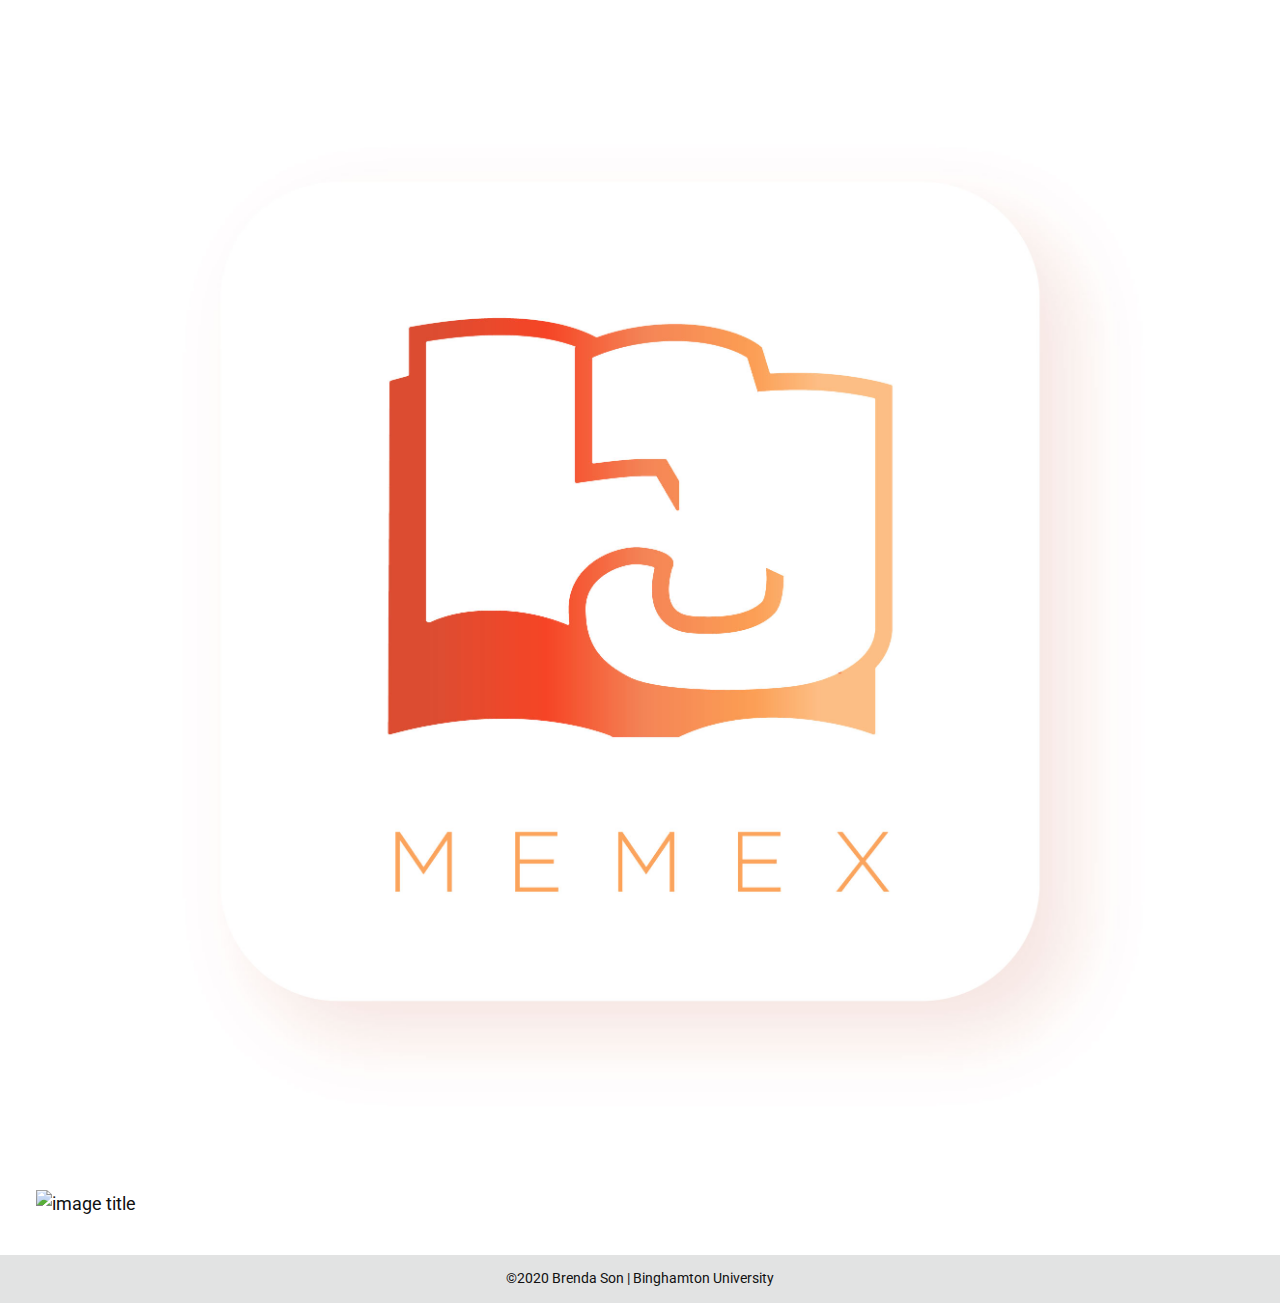
==== commit 13fc6d9c: "Updates" ====
--- a/index.html
+++ b/index.html
@@ -33,10 +33,10 @@
 							</div>
 							<div class="half">
 								<h4>Brenda Son</h4>
-								<p>I'm Brenda, a senior majoring in Graphic Design here at Binghamton University, with a minor in Global Studies. I'm an aspiring UX/UI designer, and am still exploring the world of design!</p>
-								<!--<p>
+								<p>Hi, I'm Brenda. Designer, UX enthusiast.</p>
+								<p>
 									<a href="http://binghamton.edu" target="_blank">This is a link</a> <a href="http://binghamton.edu" target="_blank">This is another link</a> <a href="http://binghamton.edu" target="_blank">Third link</a>
-								</p> -->
+								</p> 
 							</div>
 						</div>
 					</div>
@@ -51,30 +51,64 @@
 				</div>
 
 				<div class="width-6-12-m width-4-12 thumb">
-					<img class="r-image" src="images/Memex.png" title="Memex" />
+					<img class="r-image" src="images/Memex.jpg" title="Memex" />
 					<div class="body">
 						<h1>Project 1:  As We May Think</h1>
 						<p><img class="r-image" src="images/Memex Overview.png"></p>
 						<p>Year : 2020  </p>
 						<p>Type : Product Design </p>
 						<p> Role : UI/UX Design / User Research / Branding / Creative Direction </p>
-						<p>Tools Used : Illustrator / Photoshop </p>
-						<p><a href="images/Memex.pdf"> Functional Specification</a>
+						<p>Tools Used : Adobe Illustrator, Indesign, Photoshop</p>
+					
+						<p> <br> <br>
+						<b> You can access the Functional Specification Sheets by using the links below. </b></p>
+
+							<p><a href="images/Memex.pdf"> Functional Specification Presentation</a>
+							<p><a href="images/Functional Specification Sheet.pdf"> Functional Specification Sheet</a>
+						
 						<p>
 						</p>
+						<br> <br>
+
+						<b> User Flow Diagrams </b>
+
 						<p><img class="r-image" src="images/User Flows-01.png"></p>
 						<p><img class="r-image" src="images/User Flows-02.png"></p>
+
+
+						<p>	
+							<br> <br>
+
+							<b> Product Illustration </b>
+								<p><img class="r-image" src="images/Memex_Product Illustration.png"></p>
+								<p><img class="r-image" src="images/Memex_Product Illustration (Points).png"></p>
+								<p><img class="r-image" src="images/Memex_Sketch.png"></p>
+
+						</p>
+
+						<p>	
+							<br> <br>
+
+							<b> Magazine Ads </b>
+								<p><img class="r-image" src="images/Memex_Ad 1.png"></p>
+								<p><img class="r-image" src="images/Memex_Ad 2.png"></p>
+
+						</p>
+
+						
 					</div>
 				</div>
 
-<!--
+
 				<div class="width-6-12-m width-4-12 thumb">
 					<img class="r-image" src="https://via.placeholder.com/600" title="image title" />
 					<div class="body">
-						<h1>Project 1:  Ipsum Lorem</h1>
+						<h1>Project 2:  Transcoding</h1>
 						<p><img class="r-image" src="https://via.placeholder.com/1600x900"></p>
 						<p>Add a short description here. Lorem ipsum dolor sit amet, consectetur adipiscing elit. Praesent ex magna, blandit nec viverra faucibus, placerat convallis ipsum. Cras semper ipsum eget ullamcorper ultricies. Curabitur sit amet justo eu sapien molestie bibendum id in enim. Integer semper risus eget nibh eleifend, at vulputate risus laoreet. 
 						</p>
+
+<!--
 
 					</div>
 				</div>
--- a/css/style.css
+++ b/css/style.css
@@ -47,7 +47,7 @@
 }
 
 #masthead {
-    background-color: var(--body-color);
+    background-color: #E2E3E3;
     padding: 1em;
     text-align: right;
 }
@@ -89,12 +89,12 @@
 }
 
 #masthead h4 a {
-    color: var(--link-color);
-    background-color: var(--body-color);
+    color: var(--body-color);
+    background-color: transparent;
 }
 
 #masthead h4 a:hover {
-    color: var(--link-color) !important;
+    color: var(--body-color) !important;
 }
 
 #aside h2 {
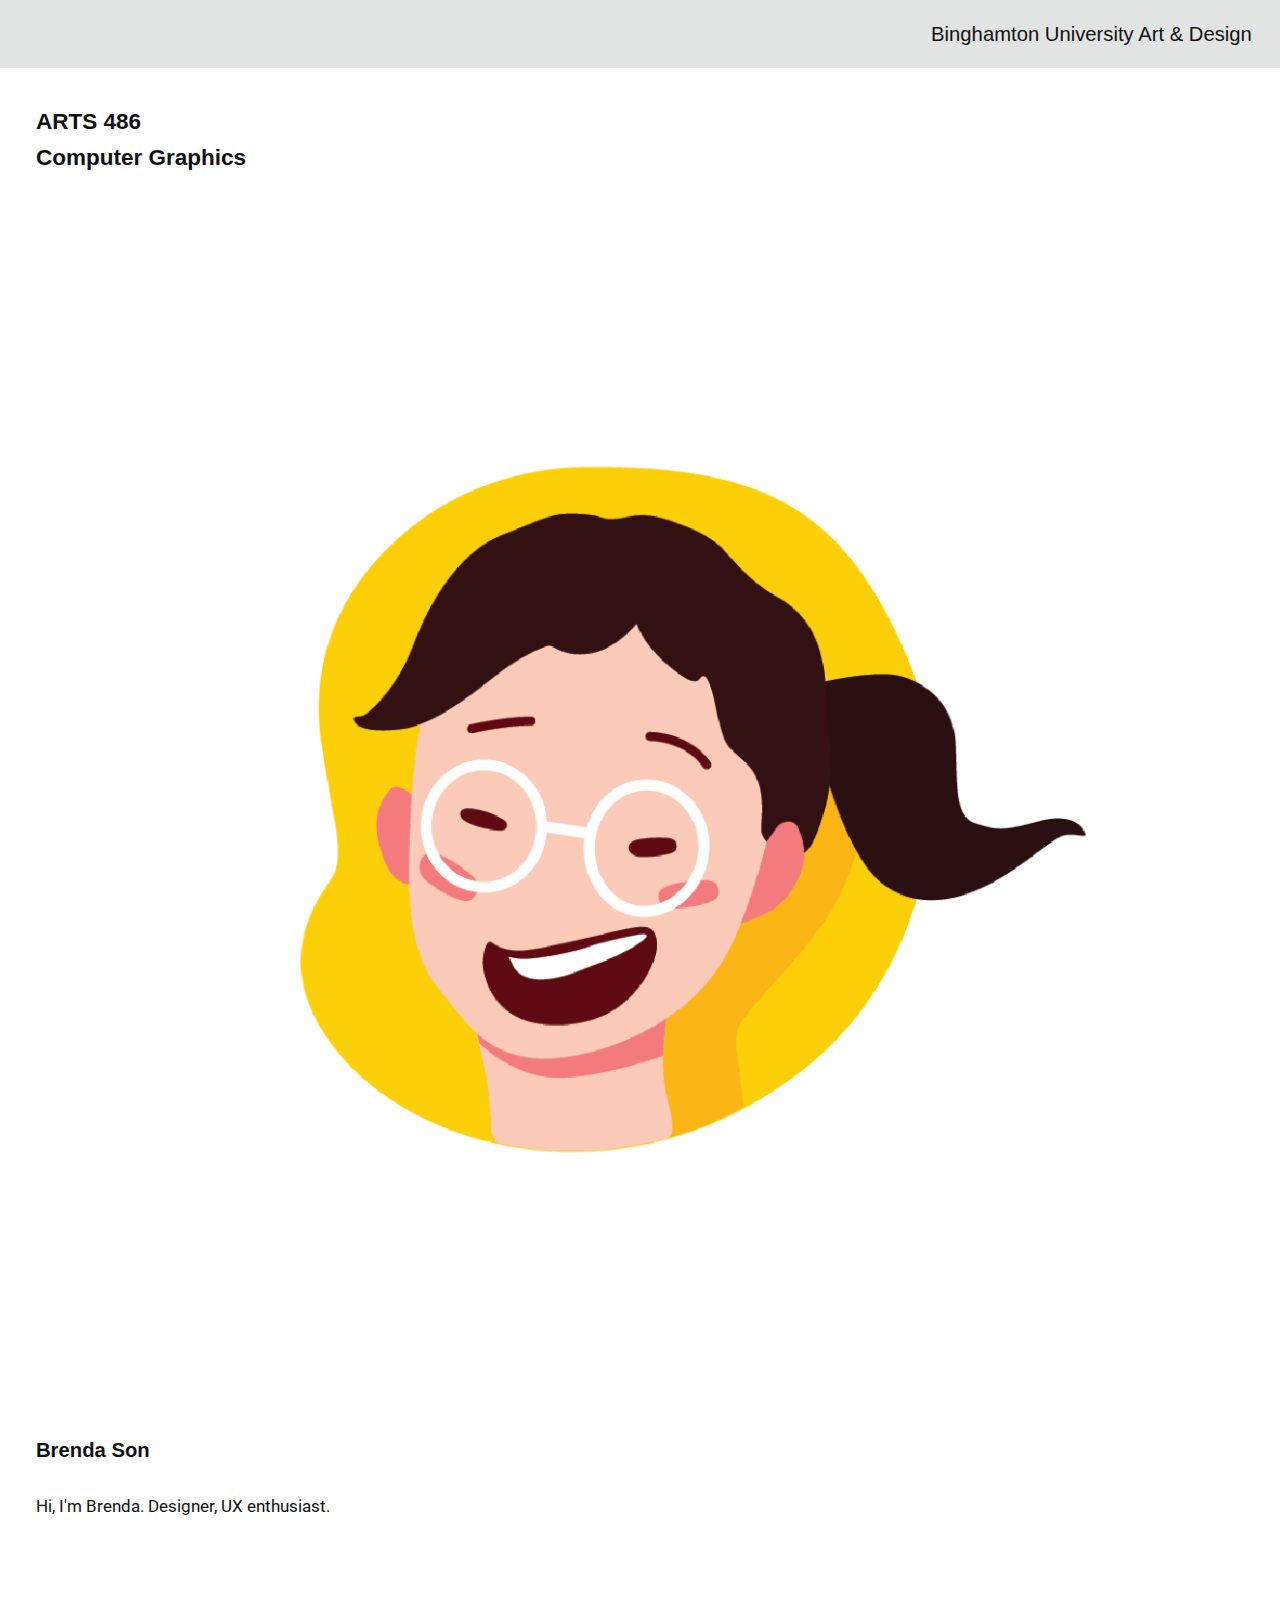
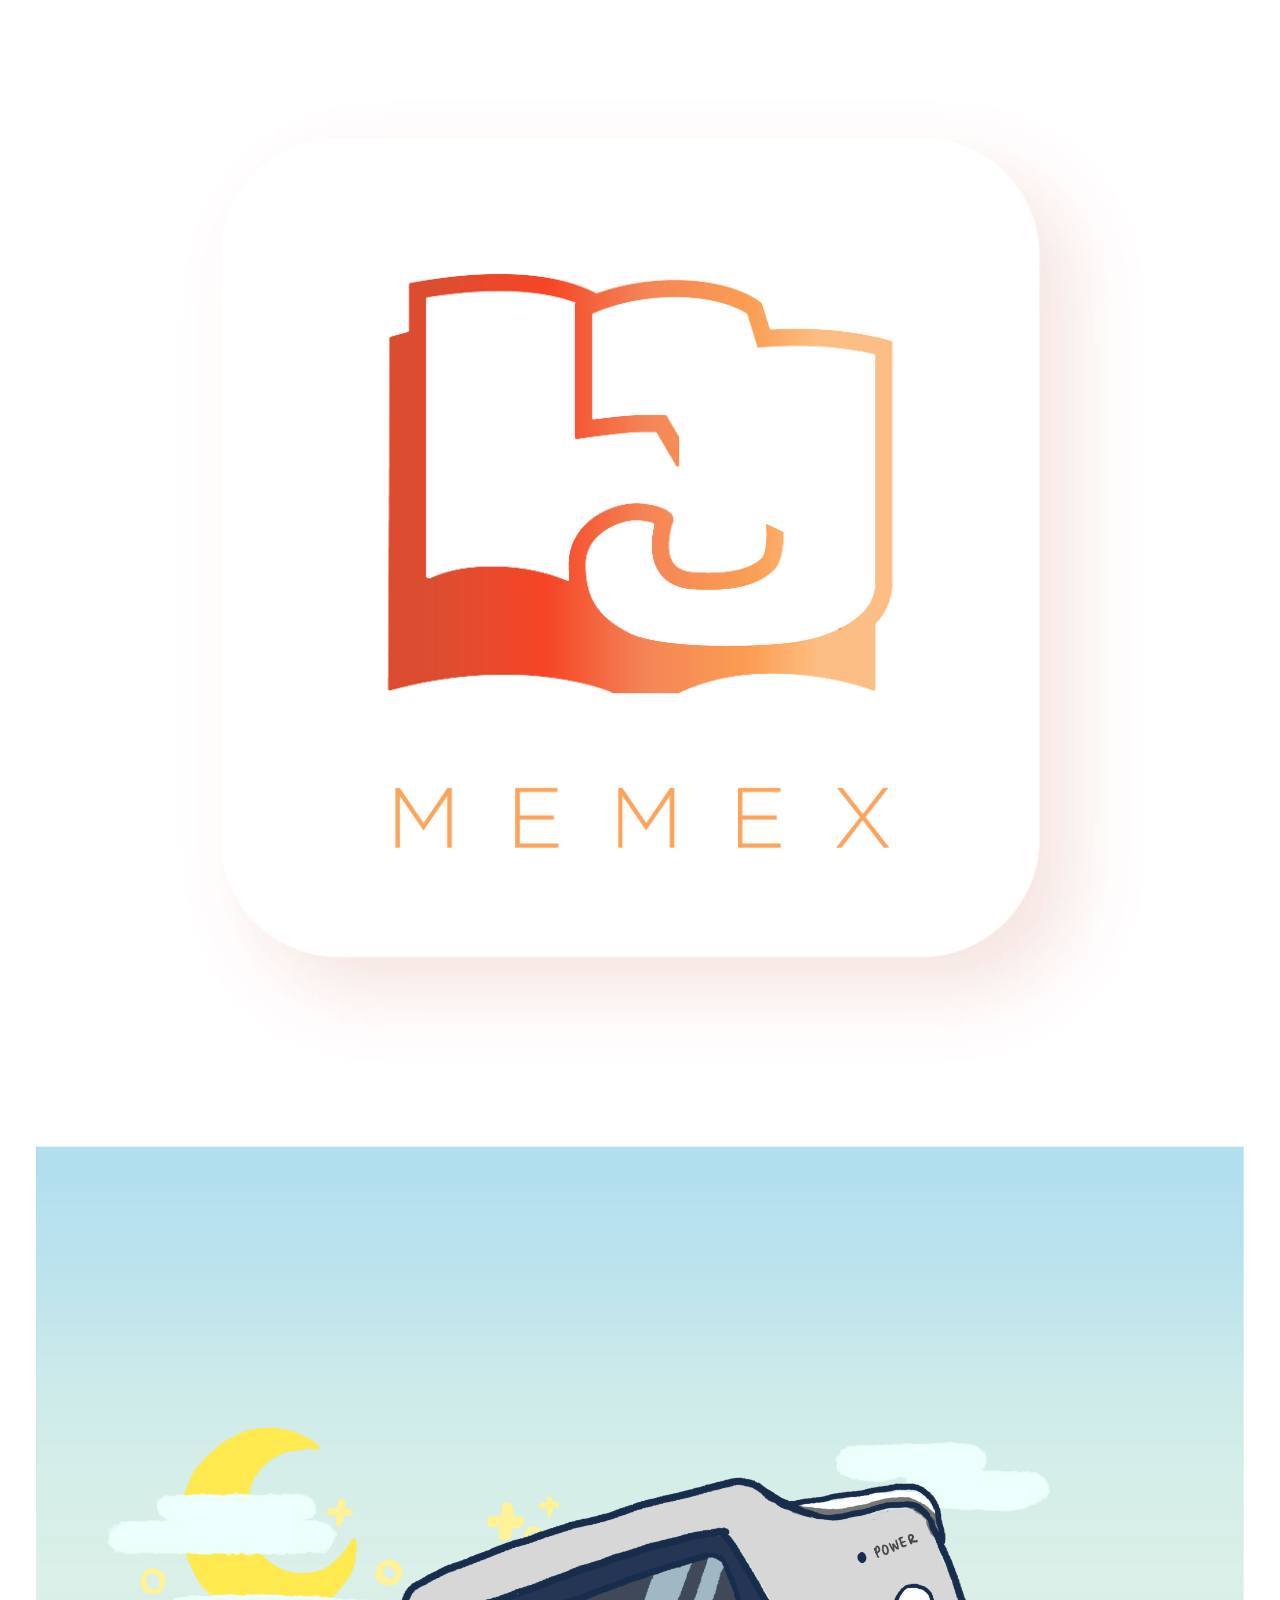
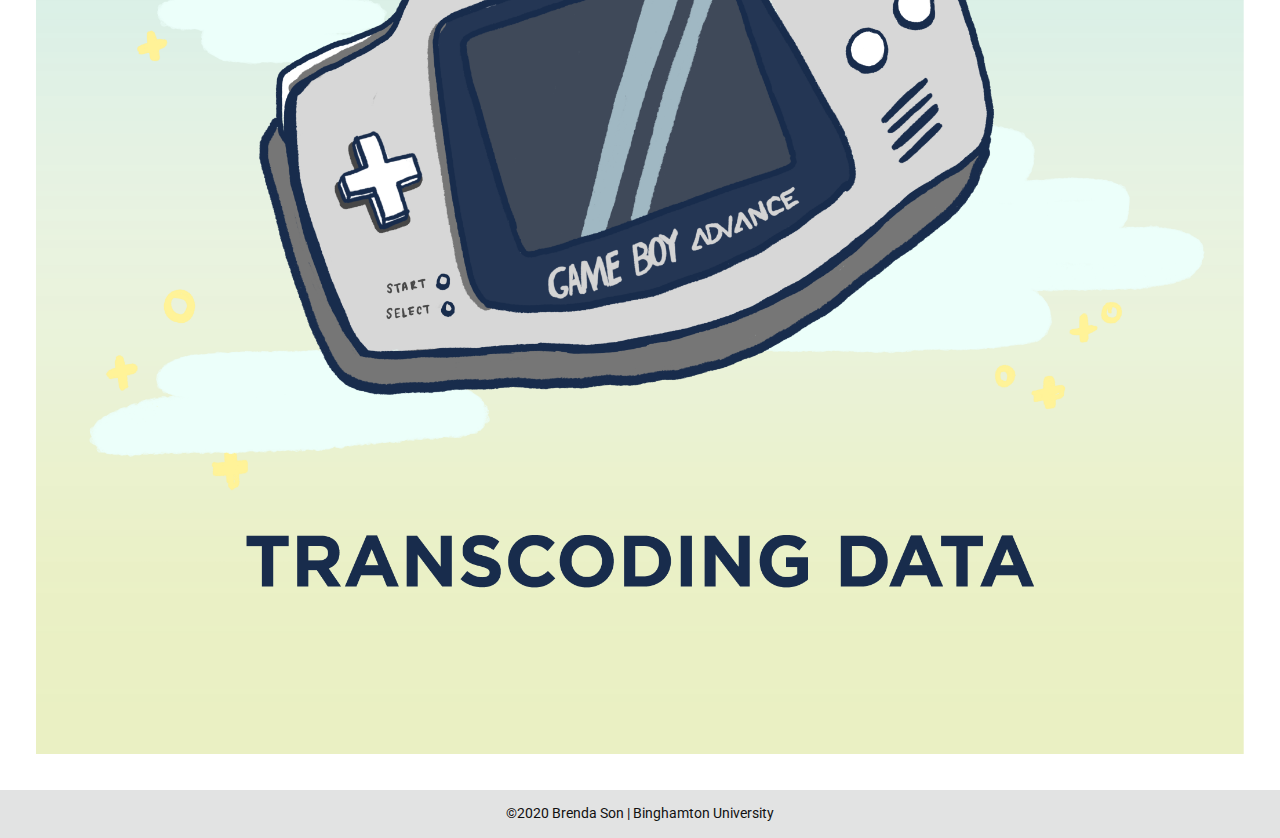
==== commit 964d98a1: "changed" ====
--- a/index.html
+++ b/index.html
@@ -35,7 +35,9 @@
 								<h4>Brenda Son</h4>
 								<p>Hi, I'm Brenda. Designer, UX enthusiast.</p>
 								<p>
+									<!--
 									<a href="http://binghamton.edu" target="_blank">This is a link</a> <a href="http://binghamton.edu" target="_blank">This is another link</a> <a href="http://binghamton.edu" target="_blank">Third link</a>
+									-->
 								</p> 
 							</div>
 						</div>
@@ -101,26 +103,68 @@
 
 
 				<div class="width-6-12-m width-4-12 thumb">
-					<img class="r-image" src="https://via.placeholder.com/600" title="image title" />
-					<div class="body">
-						<h1>Project 2:  Transcoding</h1>
-						<p><img class="r-image" src="https://via.placeholder.com/1600x900"></p>
-						<p>Add a short description here. Lorem ipsum dolor sit amet, consectetur adipiscing elit. Praesent ex magna, blandit nec viverra faucibus, placerat convallis ipsum. Cras semper ipsum eget ullamcorper ultricies. Curabitur sit amet justo eu sapien molestie bibendum id in enim. Integer semper risus eget nibh eleifend, at vulputate risus laoreet. 
-						</p>
+					<img class="r-image" src="images/TranscodingData.png" title="image title" />
+					<div class="body">
+						<h1>Project 2:  Transcoding Data</h1>
+						<p><img class="r-image" src="images/Questionnaire.png"></p>
+						<p>
+
+						<p><img class="r-image" src="images/Data Portraits_KEY.png"></p>
+
+
+						<p>	
+							<br> <br>
+
+							<b> Data Portraits</b>
+						Using the questionnaire and the created key, data portraits were created.
+
+						</p>
+
+							<b> Data Portraits</b>
+
+							<p><img class="r-image" src="images/Portraits/2_P1.png"></p>
+
+							<p><img class="r-image" src="images/Portraits/2_P2.png"></p>
+
+							<p><img class="r-image" src="images/Portraits/2_P3.png"></p>
+					
+							<p><img class="r-image" src="images/Portraits/2_P4.png"></p>
+
+							<p><img class="r-image" src="images/Portraits/2_P5.png"></p>
+
+							<p><img class="r-image" src="images/Portraits/2_P6.png"></p>
+
+							<p><img class="r-image" src="images/Portraits/2_P7.png"></p>
+
+							<p><img class="r-image" src="images/Portraits/2_P8.png"></p>
+
+							<p><img class="r-image" src="images/Portraits/2_P9.png"></p>
+
+							<p><img class="r-image" src="images/Portraits/2_P10.png"></p>
+
+							<p><img class="r-image" src="images/Portraits/2_P11.png"></p>
+
+							<p><img class="r-image" src="images/Portraits/2_P12.png"></p>
+
+							<p><img class="r-image" src="images/Portraits/2_P13.png"></p>
+
+						</p>
+
 
 <!--
-
-					</div>
-				</div>
-				<div class="width-6-12-m width-4-12 thumb">
-					<img class="r-image" src="https://via.placeholder.com/600" title="image title" />
-					<div class="body">
-						<h1>Project 1:  Ipsum Lorem</h1>
-						<p><img class="r-image" src="https://via.placeholder.com/1600x900"></p>
-						<p>Add a short description here. Lorem ipsum dolor sit amet, consectetur adipiscing elit. Praesent ex magna, blandit nec viverra faucibus, placerat convallis ipsum. Cras semper ipsum eget ullamcorper ultricies. Curabitur sit amet justo eu sapien molestie bibendum id in enim. Integer semper risus eget nibh eleifend, at vulputate risus laoreet. 
-						</p>
-					</div>
-				</div>
+					</div>
+				</div>
+				<div class="width-6-12-m width-4-12 thumb">
+					<img class="r-image" src="https://via.placeholder.com/600" title="image title" />
+					<div class="body">
+						<h1>Project 2: Transcoding Data < Data Portraits</h1>
+						<p><img class="r-image" src="https://via.placeholder.com/1600x900"></p>
+						<p>Add a short description here. Lorem ipsum dolor sit amet, consectetur adipiscing elit. Praesent ex magna, blandit nec viverra faucibus, placerat convallis ipsum. Cras semper ipsum eget ullamcorper ultricies. Curabitur sit amet justo eu sapien molestie bibendum id in enim. Integer semper risus eget nibh eleifend, at vulputate risus laoreet. 
+						</p>
+					</div>
+				</div> -->
+
+				<!--
 				<div class="width-6-12-m width-4-12 thumb">
 					<img class="r-image" src="https://via.placeholder.com/600" title="image title" />
 					<div class="body">
